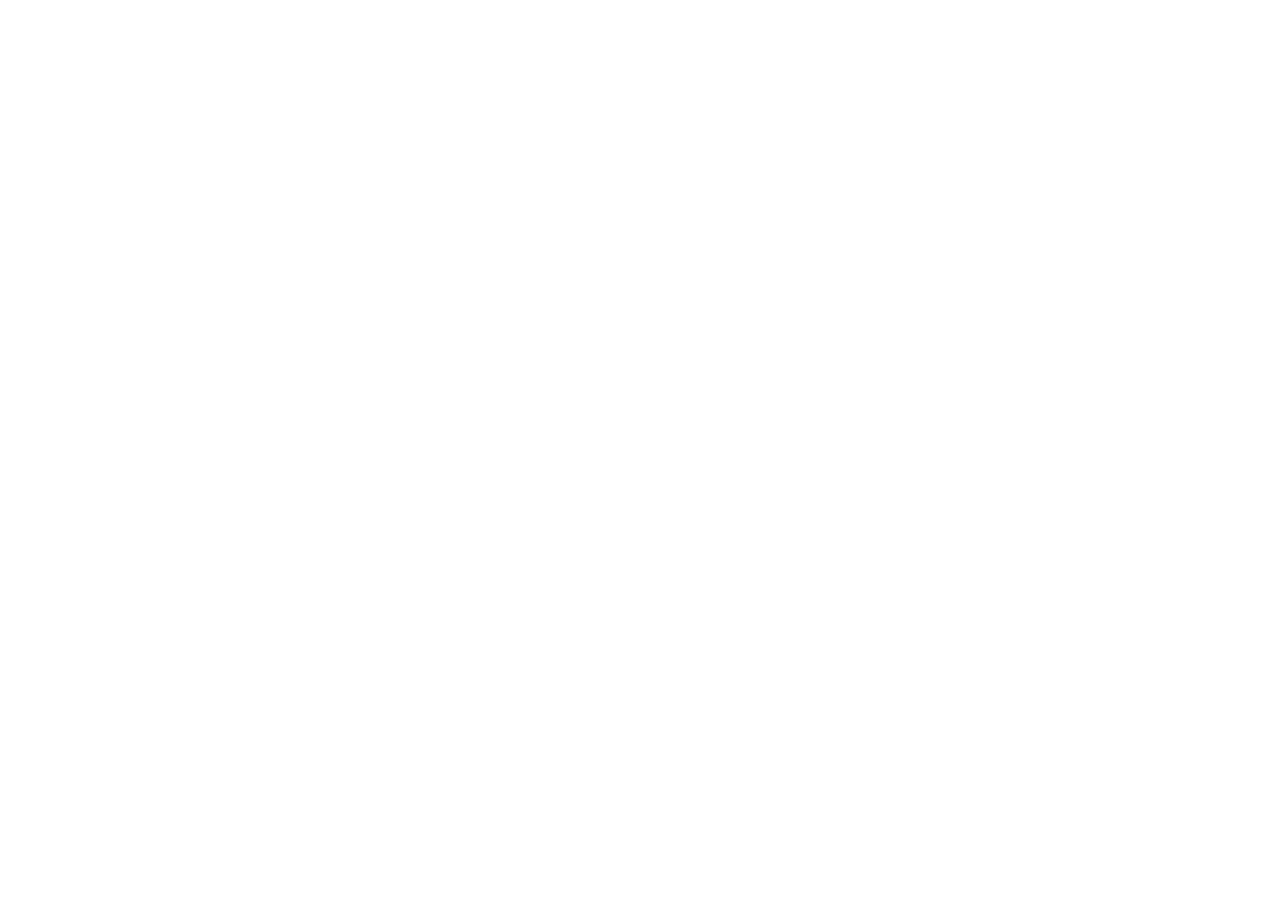
==== index.html @ cf34d974 "create index.html, style.css , README.md" ====
<!DOCTYPE html>
<html lang="ru">
<head>
    <meta charset="UTF-8">
    <meta name="viewport" content="width=device-width, initial-scale=1.0">
    <title>Document</title>
</head>
<body>
    
</body>
</html>
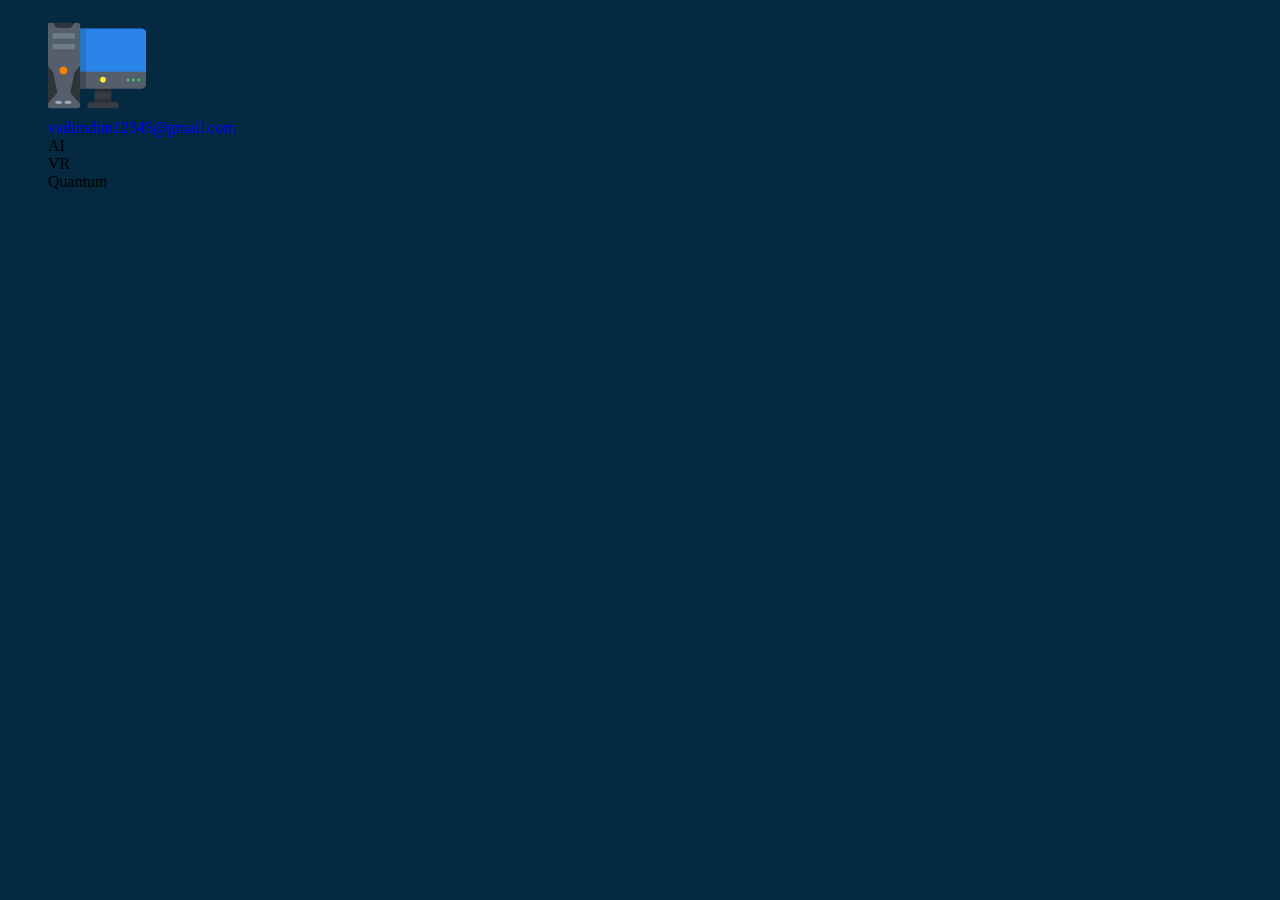
==== commit 3a859249: "add header" ====
--- a/index.html
+++ b/index.html
@@ -3,9 +3,29 @@
 <head>
     <meta charset="UTF-8">
     <meta name="viewport" content="width=device-width, initial-scale=1.0">
-    <title>Document</title>
+    <link rel="stylesheet" href="style.css">
+
+    <link rel="preconnect" href="https://fonts.googleapis.com">
+    <link rel="preconnect" href="https://fonts.gstatic.com" crossorigin>
+    <link href="https://fonts.googleapis.com/css2?family=Montserrat:wght@300;400;500;700&display=swap" rel="stylesheet">    
+    <title>Компьютеры и будущее</title>
 </head>
 <body>
-    
+    <header>
+        <ul>
+            <li><img src="img/image 1.png" alt="logo"></li>
+            <li><a href="mailto:vadimdim@gmail.com">vadimdim12345@gmail.com</a></li>
+            <li>AI</li>
+            <li>VR</li>
+            <li>Quantum</li>
+        </ul>
+        
+    </header>
+    <main>
+        
+    </main>
+    <footer>
+
+    </footer>
 </body>
 </html>--- a/style.css
+++ b/style.css
@@ -0,0 +1,24 @@
+body{
+    background-color: #042940; 
+}
+main{
+    
+    background-color: #042940; 
+    width: 1280px;
+
+    margin: 0 auto;
+}
+a{
+    text-decoration: none;
+    color: ;
+}
+p{
+    color: #D6D58E;
+}
+
+ul{
+    list-style-type: none;
+}
+li{
+    
+}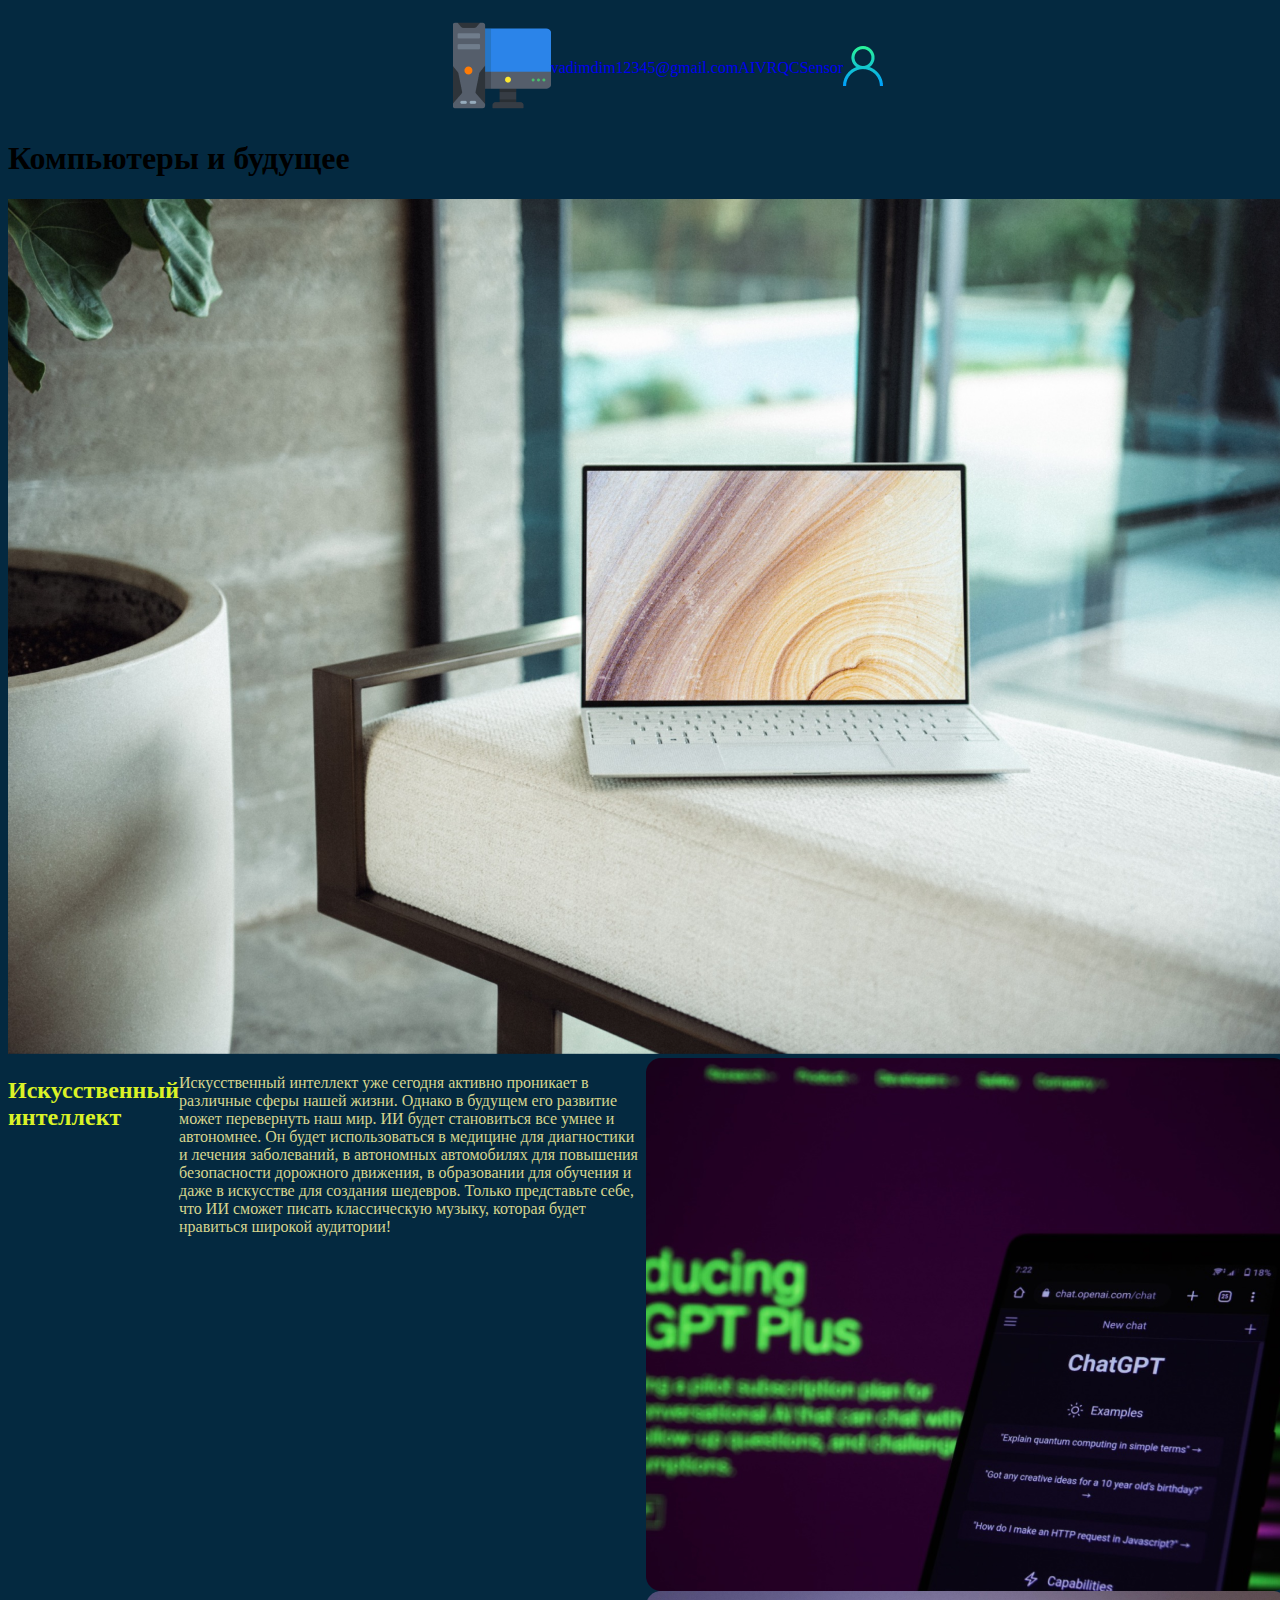
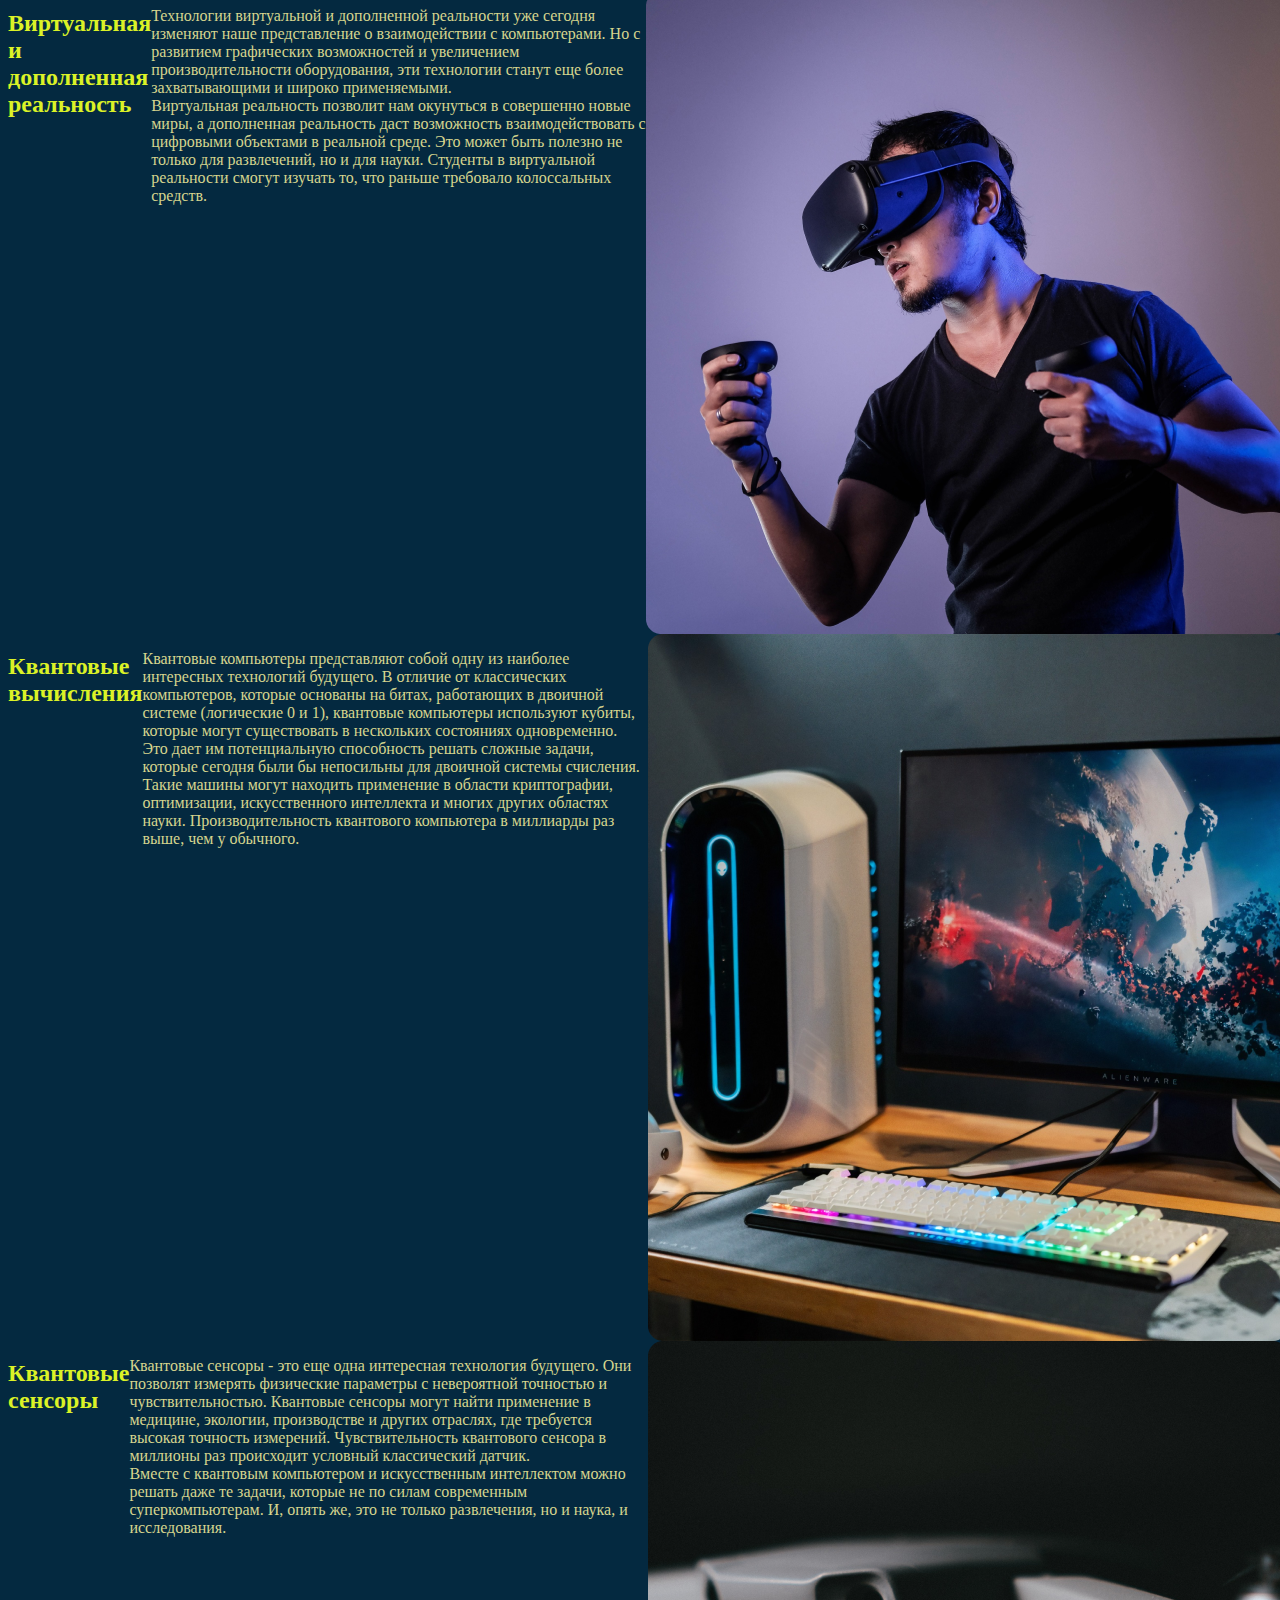
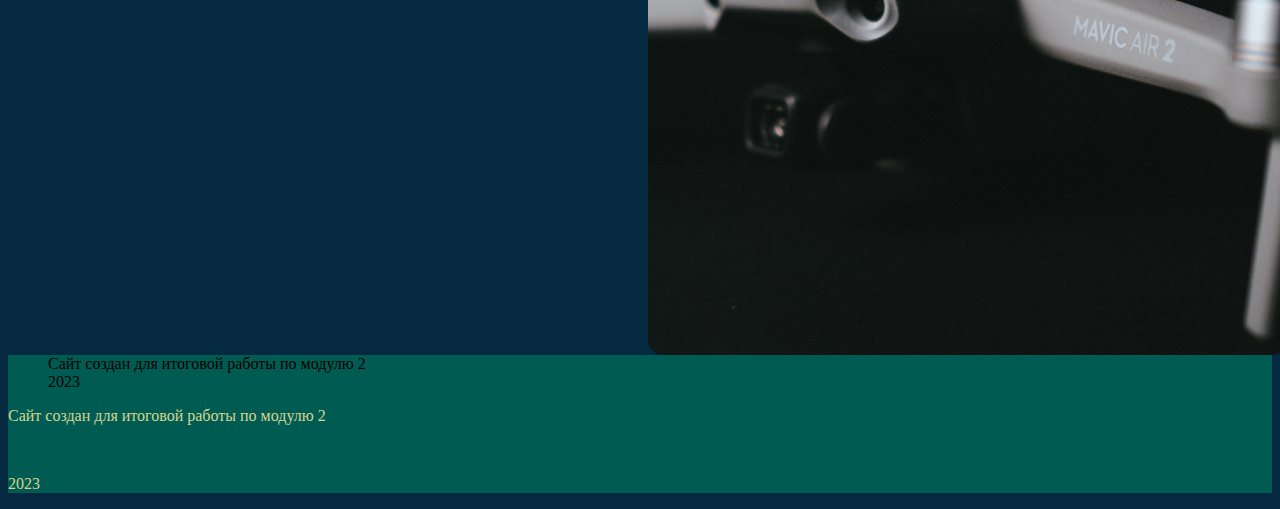
==== commit e581d6c4: "completion index.html" ====
--- a/index.html
+++ b/index.html
@@ -12,19 +12,63 @@
 </head>
 <body>
     <header>
-        <ul>
-            <li><img src="img/image 1.png" alt="logo"></li>
-            <li><a href="mailto:vadimdim@gmail.com">vadimdim12345@gmail.com</a></li>
-            <li>AI</li>
-            <li>VR</li>
-            <li>Quantum</li>
-        </ul>
-        
+        <nav>
+            <ul>
+                <li><img src="img/image 1.png" alt="logo"></li>
+                <li><a href="mailto:vadimdim@gmail.com">vadimdim12345@gmail.com</a></li>
+                <li><a href="#AI">AI</a></li>
+                <li><a href="#VR">VR</a></li>
+                <li><a href="#QC">QC</a></li>
+                <li><a href="#Sensor">Sensor</a></li>
+                <li><a href=""><img src="img/image 2.png" alt=""></a></li>
+            </ul>
+        </nav>
     </header>
     <main>
-        
+        <h1>Компьютеры и будущее</h1>
+        <img src="img/unsplash_2L-0vnCnzcU.png" alt="" width="1280px">
+      
+           <div id="AI">
+                <h2>Искусственный интеллект</h2>
+                <p>Искусственный интеллект уже сегодня активно проникает в различные сферы нашей жизни. Однако в будущем его развитие может перевернуть наш мир.
+                        ИИ будет становиться все умнее и автономнее. Он будет использоваться в медицине для диагностики и лечения заболеваний, в автономных автомобилях для повышения безопасности дорожного движения, в образовании для обучения и даже в искусстве для создания шедевров. Только представьте себе, что ИИ сможет писать классическую музыку, которая будет нравиться широкой аудитории!
+                        
+                </p>
+                <img src="img/unsplash_wL62EXeO0P8.png" alt="AI">
+            </div>
+            <div id="VR">
+                <h2>Виртуальная и дополненная реальность</h2>
+                <p>Технологии виртуальной и дополненной реальности уже сегодня изменяют наше представление о взаимодействии с компьютерами. Но с развитием графических возможностей и увеличением производительности оборудования, эти технологии станут еще более захватывающими и широко применяемыми.
+                     <br>
+                Виртуальная реальность позволит нам окунуться в совершенно новые миры, а дополненная реальность даст возможность взаимодействовать с цифровыми объектами в реальной среде. Это может быть полезно не только для развлечений, но и для науки. Студенты в виртуальной реальности смогут изучать то, что раньше требовало колоссальных средств.  
+                </p>
+                <img src="img/unsplash_HI6gy-p-WBI.png" alt="AI">
+            </div>
+            <div id="QC">
+                <h2>Квантовые вычисления</h2>
+                <p>Квантовые компьютеры представляют собой одну из наиболее интересных технологий будущего. В отличие от классических компьютеров, которые основаны на битах, работающих в двоичной системе (логические 0 и 1), квантовые компьютеры используют кубиты, которые могут существовать в нескольких состояниях одновременно.
+                    <br>
+                     Это дает им потенциальную способность решать сложные задачи, которые сегодня были бы непосильны для двоичной системы счисления. Такие машины могут находить применение в области криптографии, оптимизации, искусственного интеллекта и многих других областях науки. Производительность квантового компьютера в миллиарды раз выше, чем у обычного.  
+                </p>
+                <img src="img/unsplash_Hpaq-kBcYHk.png" alt="AI">
+            </div>
+            <div id="Sensor">
+                <h2>Квантовые сенсоры</h2>
+                <p>Квантовые сенсоры - это еще одна интересная технология будущего. Они позволят измерять физические параметры с невероятной точностью и чувствительностью. Квантовые сенсоры могут найти применение в медицине, экологии, производстве и других отраслях, где требуется высокая точность измерений. Чувствительность квантового сенсора в миллионы раз происходит условный классический датчик.
+                    <br>
+                    Вместе с квантовым компьютером и искусственным интеллектом можно решать даже те задачи, которые не по силам современным суперкомпьютерам. И, опять же, это не только развлечения, но и наука, и исследования.
+                </p>
+                <img src="img/unsplash_HMiupO3NFWA.png" alt="AI">
+            </div>
     </main>
     <footer>
+        <ul>
+            <li>Сайт создан для итоговой работы по модулю 2 </li>
+            
+            <li>2023</li>
+        </ul>
+        <p>Сайт создан для итоговой работы по модулю 2 </p><br>
+        <p>2023</p>
 
     </footer>
 </body>
--- a/style.css
+++ b/style.css
@@ -1,16 +1,32 @@
 body{
     background-color: #042940; 
+   
 }
 main{
     
     background-color: #042940; 
     width: 1280px;
+    margin: 0 auto;
+}
+header{
+    width: 1280px;
+    
+}
+header ul{
+    display: flex;
+    align-items: center;
+    justify-content: center;
+    
+}
 
-    margin: 0 auto;
+
+
+h2{
+    color: #DBF227;
 }
 a{
     text-decoration: none;
-    color: ;
+   
 }
 p{
     color: #D6D58E;
@@ -19,6 +35,19 @@
 ul{
     list-style-type: none;
 }
-li{
+div{
+    display: flex;
+}
+footer{
+  
+    background-color: #005C53;
     
+    /* justify-content: center; */
+     margin: 0 auto;  
+}
+footer > ul{
+    margin: 0 auto;
+}
+footer > li{
+    margin: 0 auto;
 }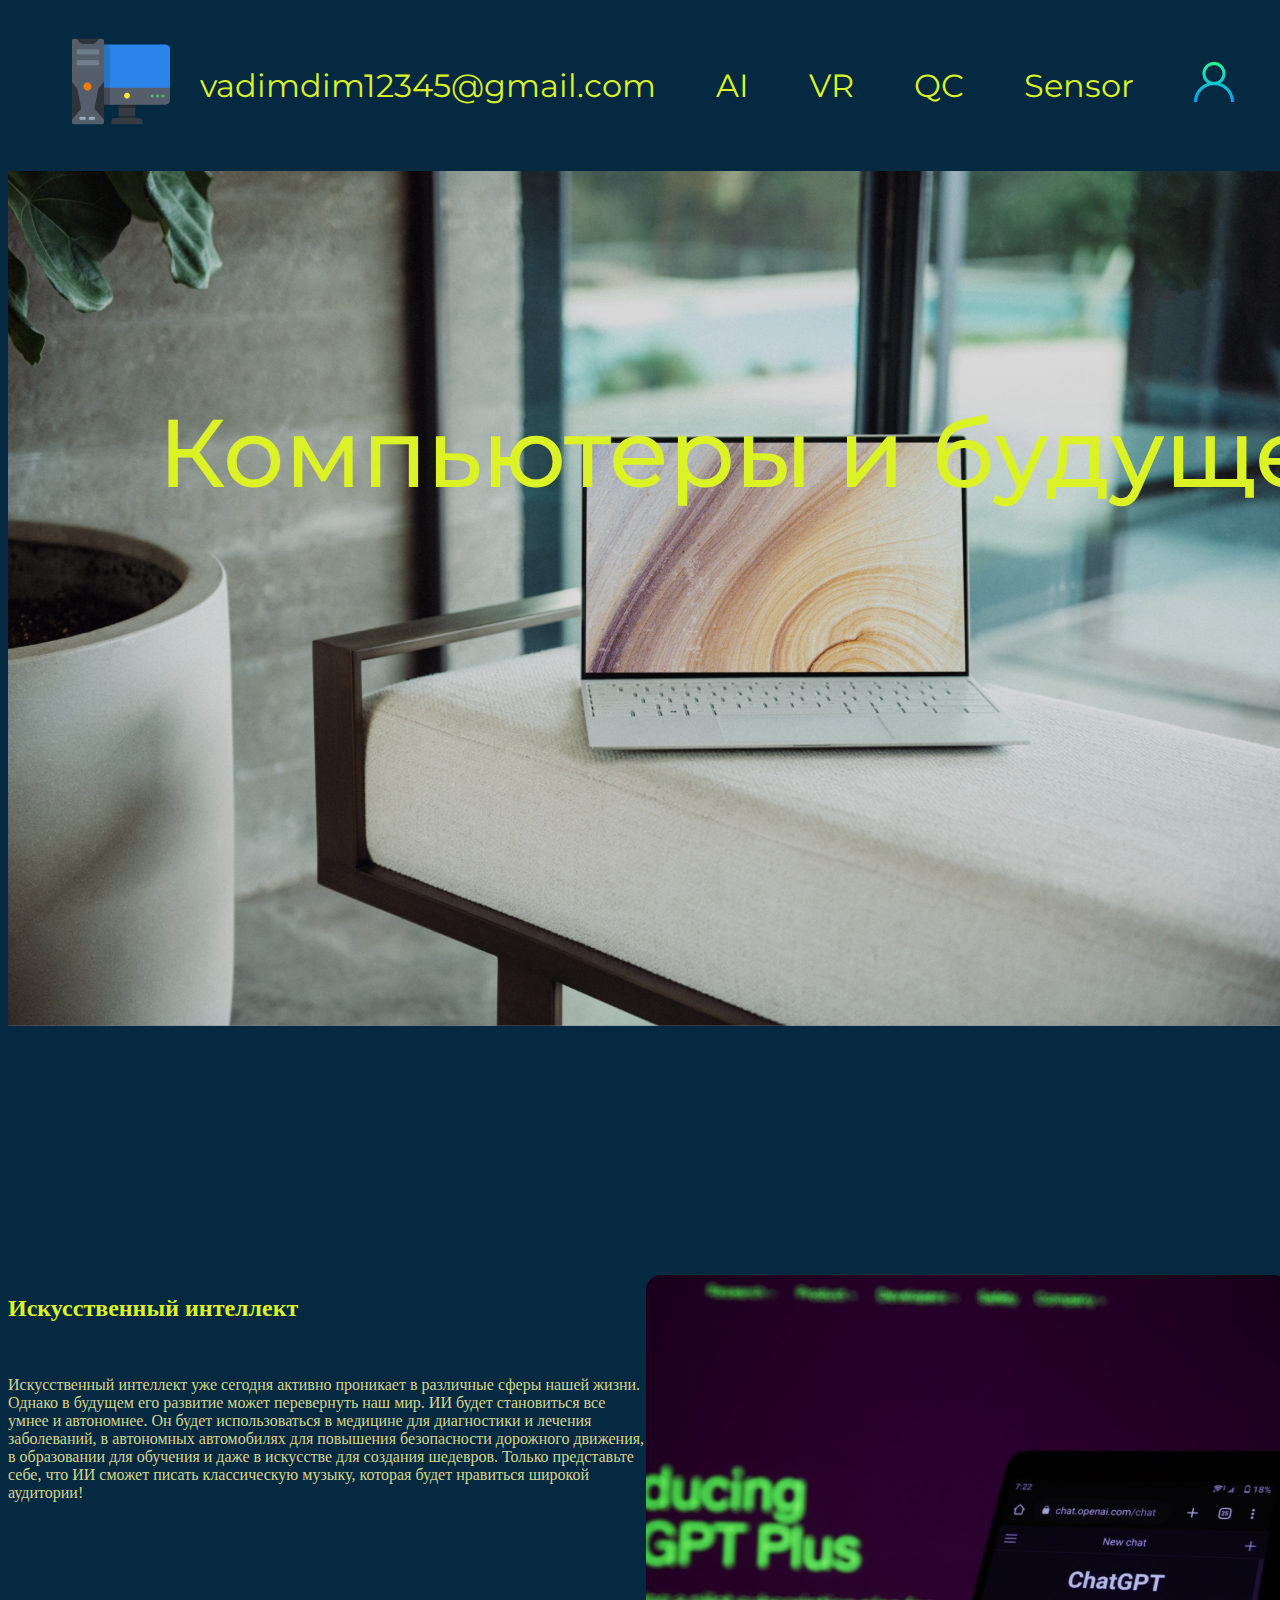
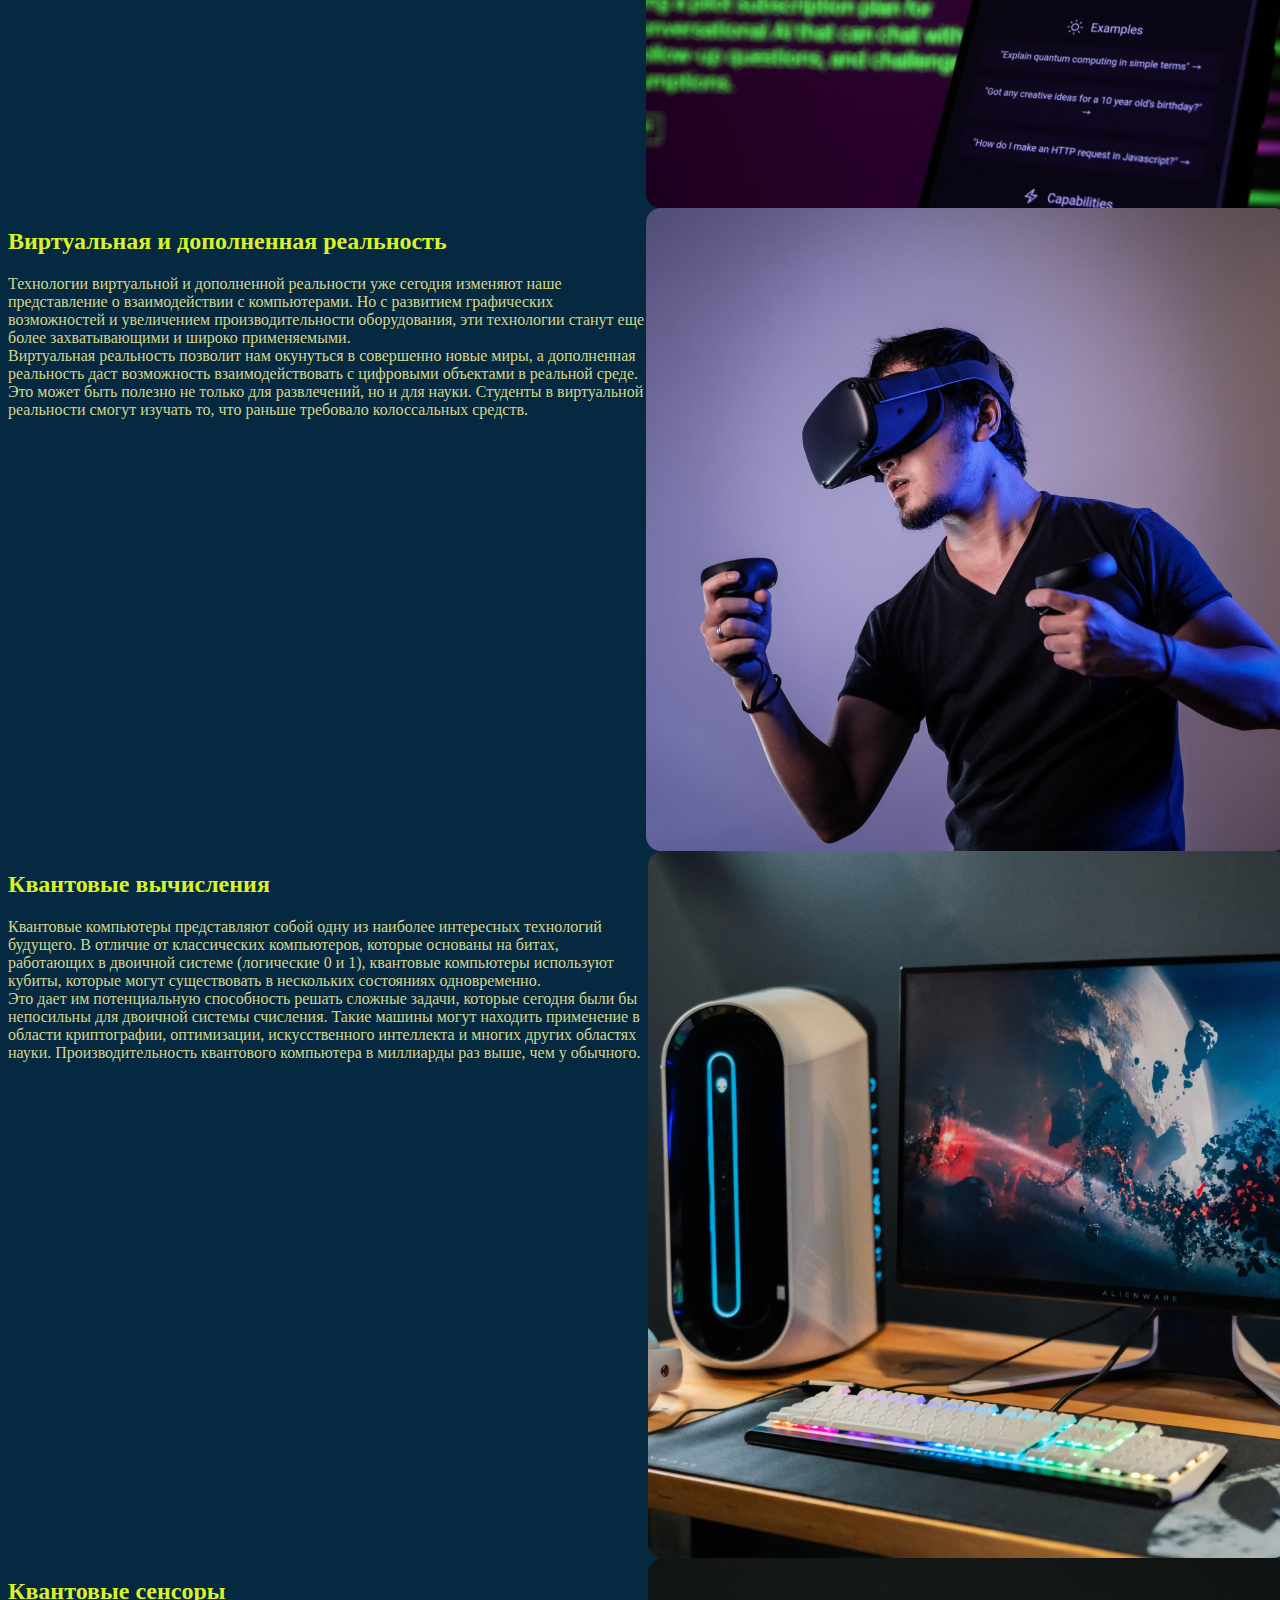
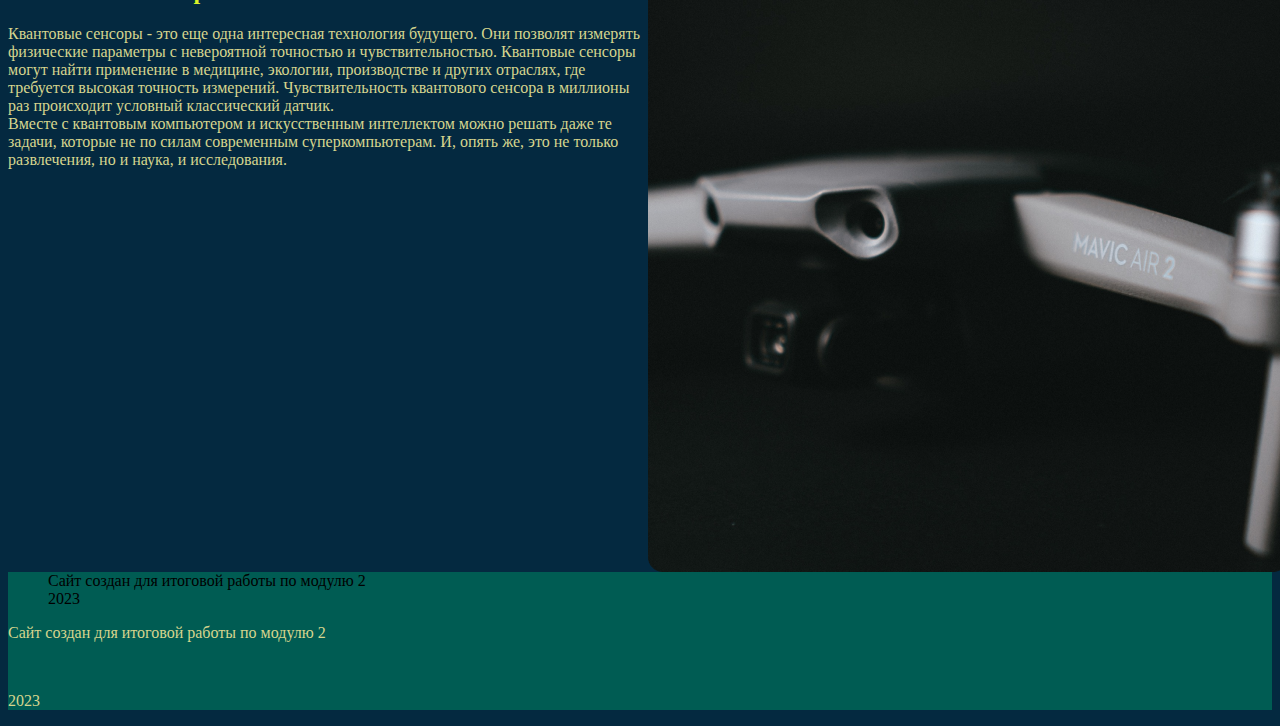
==== commit ea483b6e: "add .text, .image" ====
--- a/index.html
+++ b/index.html
@@ -14,7 +14,7 @@
     <header>
         <nav>
             <ul>
-                <li><img src="img/image 1.png" alt="logo"></li>
+                <li><img src="img/image 1.png" alt="logo" width="98px"></li>
                 <li><a href="mailto:vadimdim@gmail.com">vadimdim12345@gmail.com</a></li>
                 <li><a href="#AI">AI</a></li>
                 <li><a href="#VR">VR</a></li>
@@ -25,40 +25,59 @@
         </nav>
     </header>
     <main>
-        <h1>Компьютеры и будущее</h1>
+        
         <img src="img/unsplash_2L-0vnCnzcU.png" alt="" width="1280px">
-      
+         <h1>Компьютеры и будущее</h1>
            <div id="AI">
-                <h2>Искусственный интеллект</h2>
-                <p>Искусственный интеллект уже сегодня активно проникает в различные сферы нашей жизни. Однако в будущем его развитие может перевернуть наш мир.
-                        ИИ будет становиться все умнее и автономнее. Он будет использоваться в медицине для диагностики и лечения заболеваний, в автономных автомобилях для повышения безопасности дорожного движения, в образовании для обучения и даже в искусстве для создания шедевров. Только представьте себе, что ИИ сможет писать классическую музыку, которая будет нравиться широкой аудитории!
-                        
-                </p>
-                <img src="img/unsplash_wL62EXeO0P8.png" alt="AI">
+                <div class="text">
+                    <h2>Искусственный интеллект</h2><br>
+                    <p>Искусственный интеллект уже сегодня активно проникает в различные сферы нашей жизни. Однако в будущем его развитие может перевернуть наш мир.
+                        ИИ будет становиться все умнее и автономнее. Он будет использоваться в медицине для диагностики и лечения заболеваний, в автономных автомобилях для повышения безопасности дорожного движения, в образовании для обучения и даже в искусстве для создания шедевров. Только представьте себе, что ИИ сможет писать классическую музыку, которая будет нравиться широкой аудитории! 
+                    </p>
+                </div>
+                <div class="image">
+                    <img src="img/unsplash_wL62EXeO0P8.png" alt="AI">
+                </div>
+                
             </div>
             <div id="VR">
-                <h2>Виртуальная и дополненная реальность</h2>
-                <p>Технологии виртуальной и дополненной реальности уже сегодня изменяют наше представление о взаимодействии с компьютерами. Но с развитием графических возможностей и увеличением производительности оборудования, эти технологии станут еще более захватывающими и широко применяемыми.
-                     <br>
-                Виртуальная реальность позволит нам окунуться в совершенно новые миры, а дополненная реальность даст возможность взаимодействовать с цифровыми объектами в реальной среде. Это может быть полезно не только для развлечений, но и для науки. Студенты в виртуальной реальности смогут изучать то, что раньше требовало колоссальных средств.  
-                </p>
-                <img src="img/unsplash_HI6gy-p-WBI.png" alt="AI">
+                <div class="text">  
+                    <h2>Виртуальная и дополненная реальность</h2>
+                    <p>Технологии виртуальной и дополненной реальности уже сегодня изменяют наше представление о взаимодействии с компьютерами. Но с развитием графических возможностей и увеличением производительности оборудования, эти технологии станут еще более захватывающими и широко применяемыми.
+                        <br>
+                    Виртуальная реальность позволит нам окунуться в совершенно новые миры, а дополненная реальность даст возможность взаимодействовать с цифровыми объектами в реальной среде. Это может быть полезно не только для развлечений, но и для науки. Студенты в виртуальной реальности смогут изучать то, что раньше требовало колоссальных средств.  
+                    </p>
+                </div> 
+                <div class="image">
+                    <img src="img/unsplash_HI6gy-p-WBI.png" alt="AI">
+                </div>
+                
             </div>
             <div id="QC">
-                <h2>Квантовые вычисления</h2>
+                <div class="text">
+                    <h2>Квантовые вычисления</h2>
                 <p>Квантовые компьютеры представляют собой одну из наиболее интересных технологий будущего. В отличие от классических компьютеров, которые основаны на битах, работающих в двоичной системе (логические 0 и 1), квантовые компьютеры используют кубиты, которые могут существовать в нескольких состояниях одновременно.
                     <br>
                      Это дает им потенциальную способность решать сложные задачи, которые сегодня были бы непосильны для двоичной системы счисления. Такие машины могут находить применение в области криптографии, оптимизации, искусственного интеллекта и многих других областях науки. Производительность квантового компьютера в миллиарды раз выше, чем у обычного.  
                 </p>
-                <img src="img/unsplash_Hpaq-kBcYHk.png" alt="AI">
+                </div>
+                <div class="image">
+                    <img src="img/unsplash_Hpaq-kBcYHk.png" alt="AI">
+                </div>
+                
             </div>
             <div id="Sensor">
-                <h2>Квантовые сенсоры</h2>
+                <div class="text">
+                    <h2>Квантовые сенсоры</h2>
                 <p>Квантовые сенсоры - это еще одна интересная технология будущего. Они позволят измерять физические параметры с невероятной точностью и чувствительностью. Квантовые сенсоры могут найти применение в медицине, экологии, производстве и других отраслях, где требуется высокая точность измерений. Чувствительность квантового сенсора в миллионы раз происходит условный классический датчик.
                     <br>
                     Вместе с квантовым компьютером и искусственным интеллектом можно решать даже те задачи, которые не по силам современным суперкомпьютерам. И, опять же, это не только развлечения, но и наука, и исследования.
                 </p>
-                <img src="img/unsplash_HMiupO3NFWA.png" alt="AI">
+                </div>
+                <div class="image">
+                    <img src="img/unsplash_HMiupO3NFWA.png" alt="AI">
+                </div>
+            
             </div>
     </main>
     <footer>
--- a/style.css
+++ b/style.css
@@ -10,19 +10,47 @@
 }
 header{
     width: 1280px;
+    margin: 0 auto;
     
 }
-header ul{
+
+nav ul{
     display: flex;
     align-items: center;
     justify-content: center;
-    
+    color: #DBF227;
+    font-family: 'Montserrat', sans-serif;
+    font-size: 32px;
+
+       
+}
+nav a{
+    color: #DBF227;
+    padding: 30px;
 }
 
+h1{
+    font-family: 'Montserrat', sans-serif;
+    font-weight: 500;
+    font-size: 96px;
+    color: #DBF227;
+
+    position: relative;
+    bottom:  700px;
+    left: 150px;
+
+}
 
 
 h2{
     color: #DBF227;
+}
+.text{
+    display: block;
+}
+.image{
+    
+
 }
 a{
     text-decoration: none;
@@ -39,15 +67,18 @@
     display: flex;
 }
 footer{
-  
+    
     background-color: #005C53;
+    display: block;
     
-    /* justify-content: center; */
-     margin: 0 auto;  
+   
+   
 }
 footer > ul{
+    max-width:  1280px;
     margin: 0 auto;
 }
 footer > li{
+    width: 1280px;
     margin: 0 auto;
 }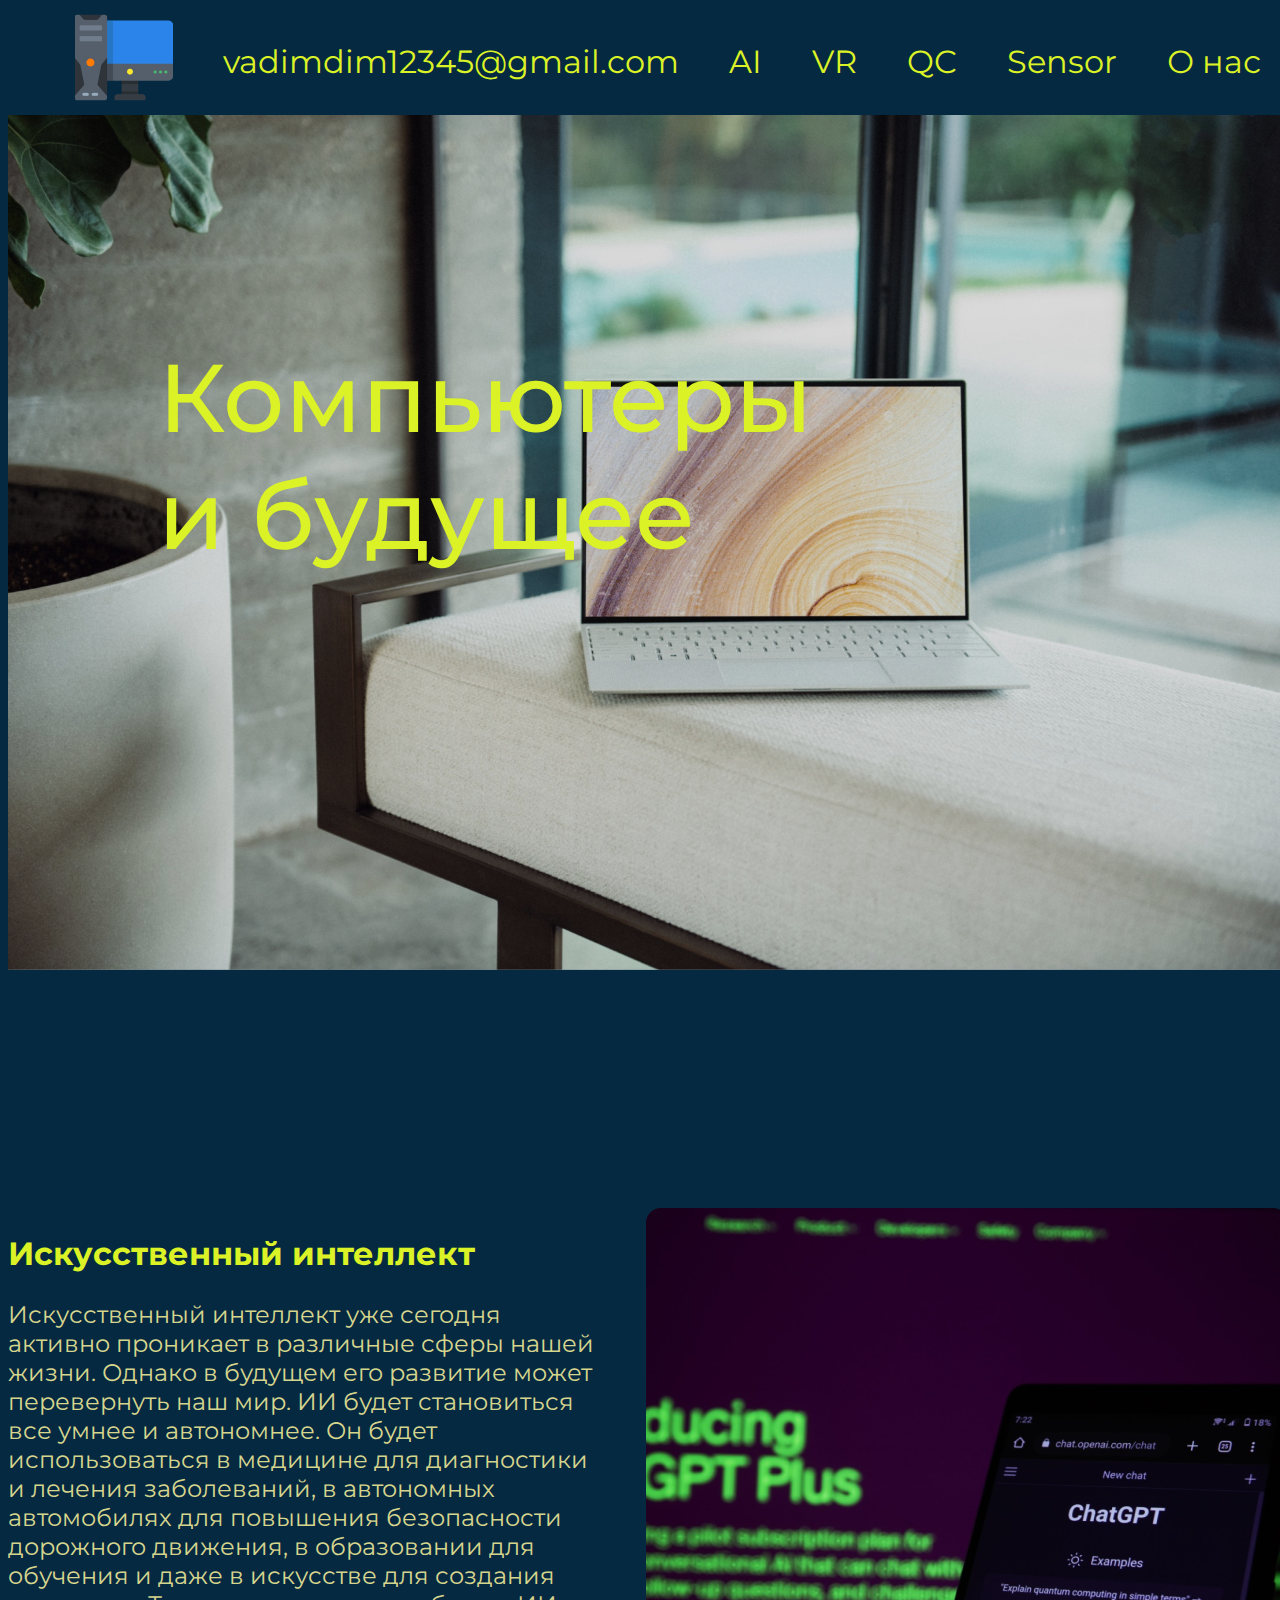
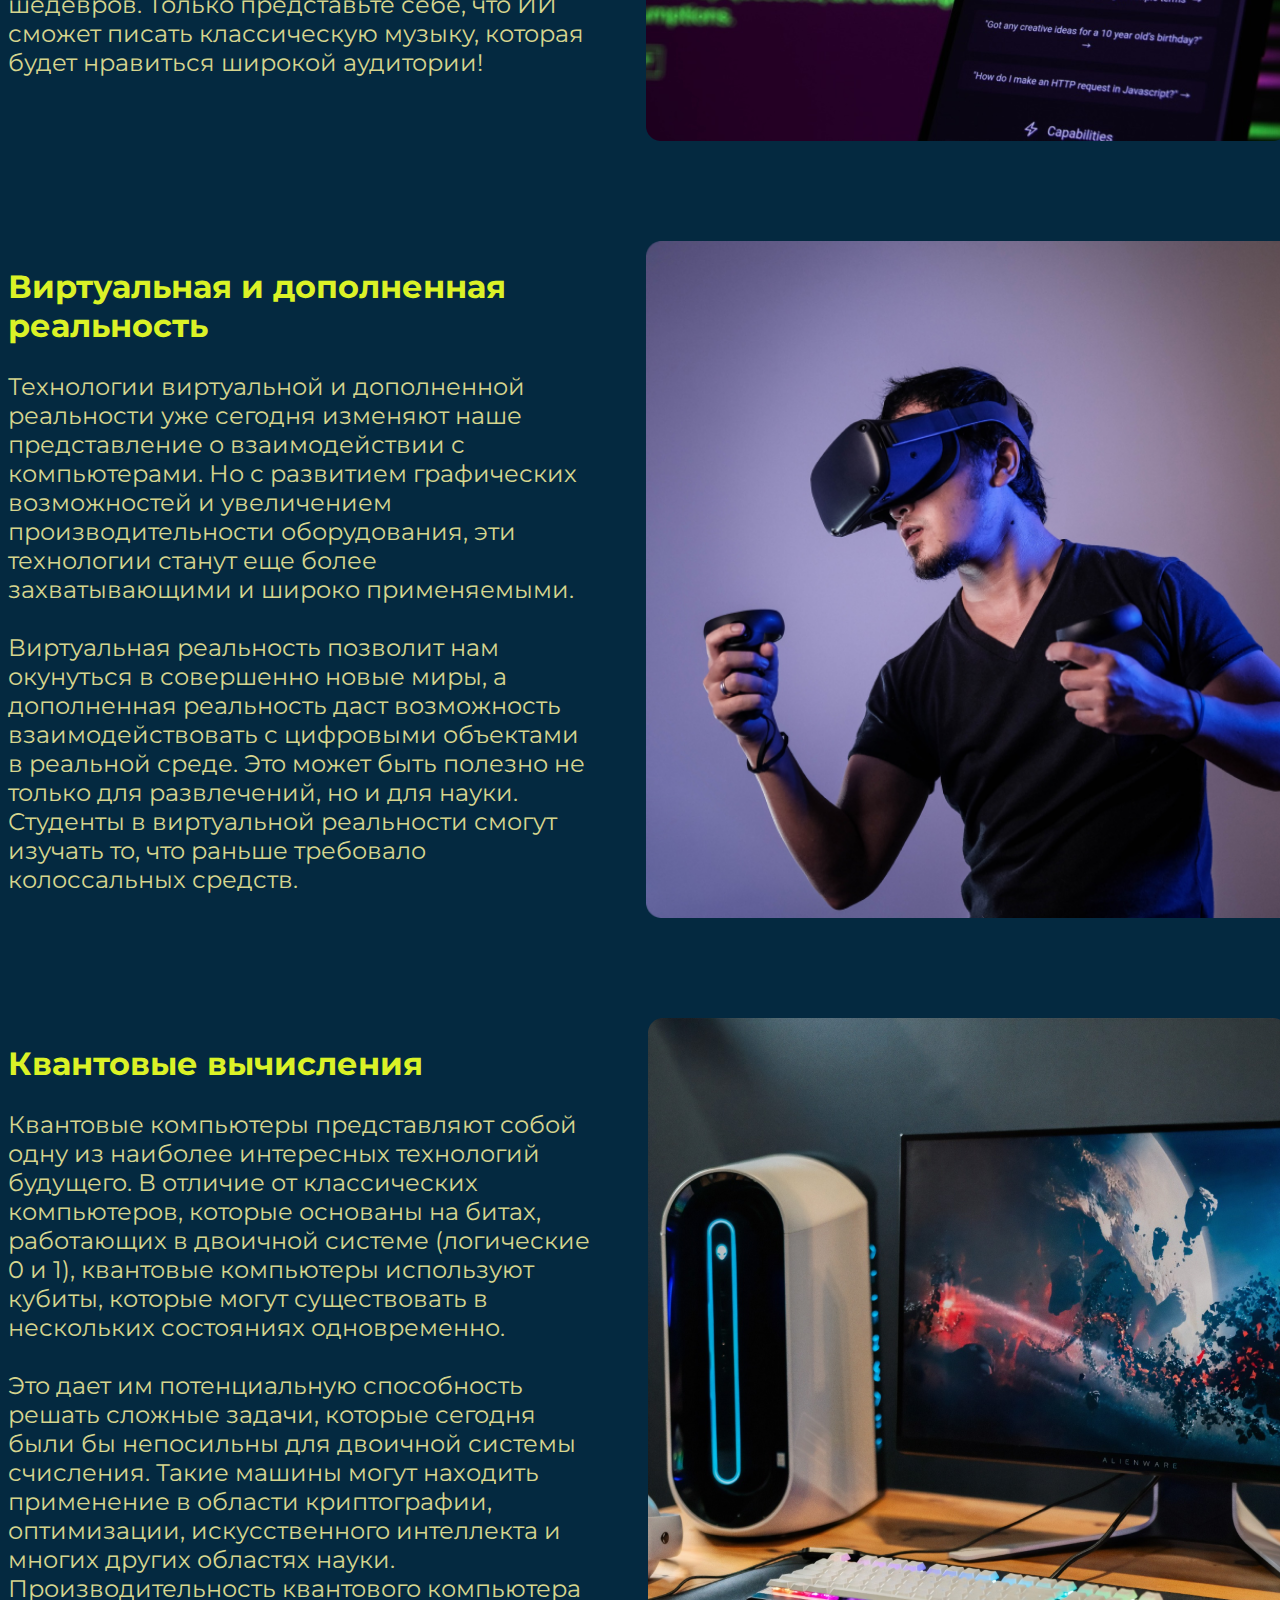
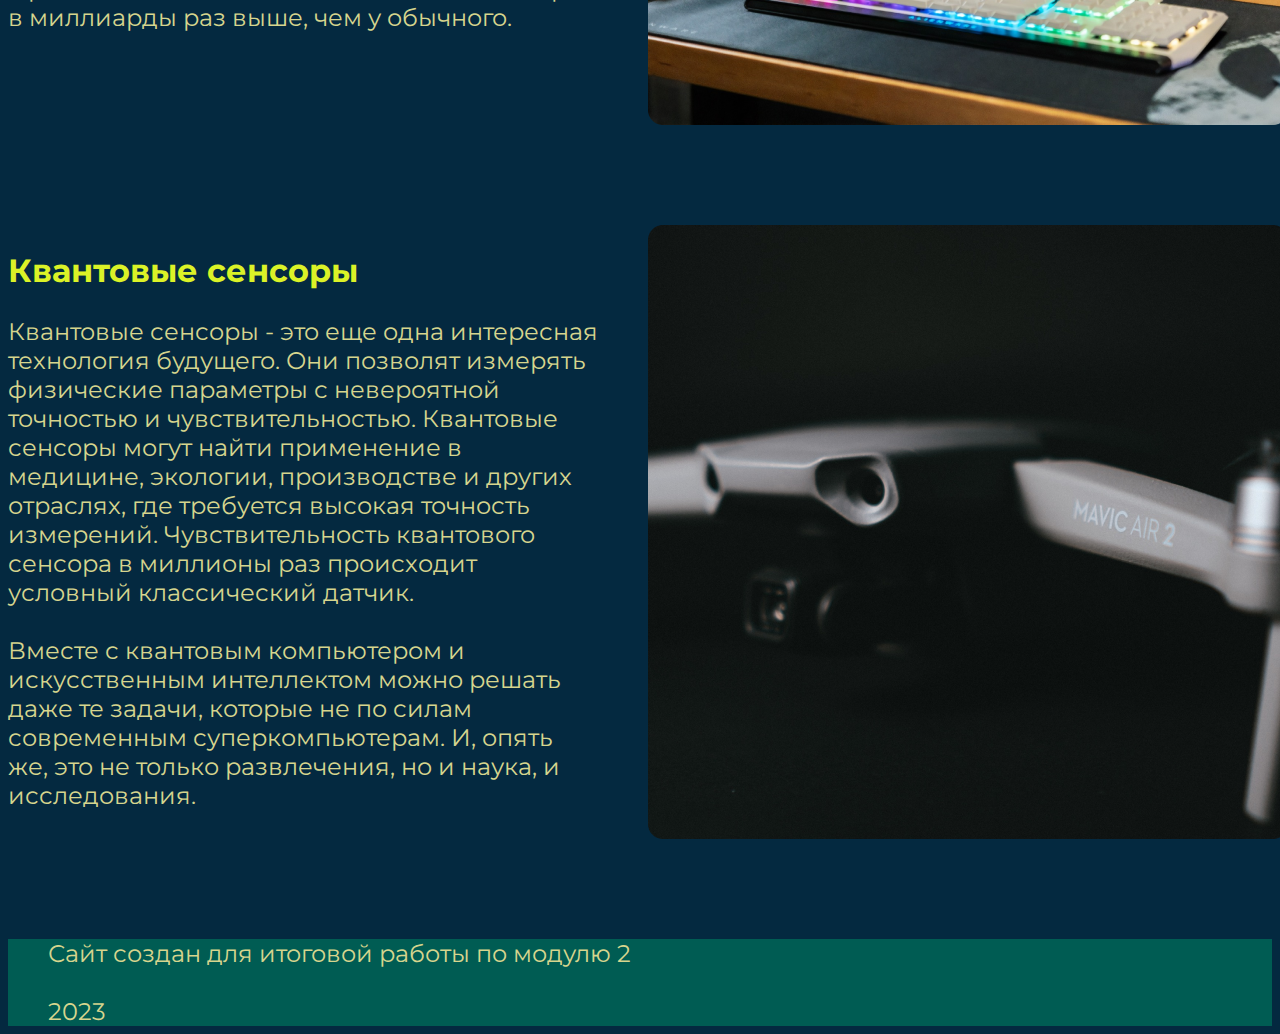
==== commit ea1fbf7e: "add media 1000px and 500px" ====
--- a/index.html
+++ b/index.html
@@ -14,23 +14,23 @@
     <header>
         <nav>
             <ul>
-                <li><img src="img/image 1.png" alt="logo" width="98px"></li>
+                <li><a href="index.html"><img src="img/image 1.png" alt="logo" width="98px"></a></li>
                 <li><a href="mailto:vadimdim@gmail.com">vadimdim12345@gmail.com</a></li>
                 <li><a href="#AI">AI</a></li>
                 <li><a href="#VR">VR</a></li>
                 <li><a href="#QC">QC</a></li>
                 <li><a href="#Sensor">Sensor</a></li>
-                <li><a href=""><img src="img/image 2.png" alt=""></a></li>
+                <li><a href="lk.html">О нас</a></li>
             </ul>
         </nav>
     </header>
     <main>
         
         <img src="img/unsplash_2L-0vnCnzcU.png" alt="" width="1280px">
-         <h1>Компьютеры и будущее</h1>
+         <h1>Компьютеры <br> и будущее</h1>
            <div id="AI">
                 <div class="text">
-                    <h2>Искусственный интеллект</h2><br>
+                    <h2>Искусственный интеллект</h2>
                     <p>Искусственный интеллект уже сегодня активно проникает в различные сферы нашей жизни. Однако в будущем его развитие может перевернуть наш мир.
                         ИИ будет становиться все умнее и автономнее. Он будет использоваться в медицине для диагностики и лечения заболеваний, в автономных автомобилях для повышения безопасности дорожного движения, в образовании для обучения и даже в искусстве для создания шедевров. Только представьте себе, что ИИ сможет писать классическую музыку, которая будет нравиться широкой аудитории! 
                     </p>
@@ -45,6 +45,7 @@
                     <h2>Виртуальная и дополненная реальность</h2>
                     <p>Технологии виртуальной и дополненной реальности уже сегодня изменяют наше представление о взаимодействии с компьютерами. Но с развитием графических возможностей и увеличением производительности оборудования, эти технологии станут еще более захватывающими и широко применяемыми.
                         <br>
+                        <br>
                     Виртуальная реальность позволит нам окунуться в совершенно новые миры, а дополненная реальность даст возможность взаимодействовать с цифровыми объектами в реальной среде. Это может быть полезно не только для развлечений, но и для науки. Студенты в виртуальной реальности смогут изучать то, что раньше требовало колоссальных средств.  
                     </p>
                 </div> 
@@ -57,6 +58,7 @@
                 <div class="text">
                     <h2>Квантовые вычисления</h2>
                 <p>Квантовые компьютеры представляют собой одну из наиболее интересных технологий будущего. В отличие от классических компьютеров, которые основаны на битах, работающих в двоичной системе (логические 0 и 1), квантовые компьютеры используют кубиты, которые могут существовать в нескольких состояниях одновременно.
+                    <br>
                     <br>
                      Это дает им потенциальную способность решать сложные задачи, которые сегодня были бы непосильны для двоичной системы счисления. Такие машины могут находить применение в области криптографии, оптимизации, искусственного интеллекта и многих других областях науки. Производительность квантового компьютера в миллиарды раз выше, чем у обычного.  
                 </p>
@@ -71,24 +73,24 @@
                     <h2>Квантовые сенсоры</h2>
                 <p>Квантовые сенсоры - это еще одна интересная технология будущего. Они позволят измерять физические параметры с невероятной точностью и чувствительностью. Квантовые сенсоры могут найти применение в медицине, экологии, производстве и других отраслях, где требуется высокая точность измерений. Чувствительность квантового сенсора в миллионы раз происходит условный классический датчик.
                     <br>
+                    <br>
                     Вместе с квантовым компьютером и искусственным интеллектом можно решать даже те задачи, которые не по силам современным суперкомпьютерам. И, опять же, это не только развлечения, но и наука, и исследования.
                 </p>
                 </div>
                 <div class="image">
                     <img src="img/unsplash_HMiupO3NFWA.png" alt="AI">
                 </div>
+               
+            </div>
+           
             
-            </div>
     </main>
     <footer>
         <ul>
             <li>Сайт создан для итоговой работы по модулю 2 </li>
-            
+            <br>
             <li>2023</li>
         </ul>
-        <p>Сайт создан для итоговой работы по модулю 2 </p><br>
-        <p>2023</p>
-
     </footer>
 </body>
 </html>--- a/style.css
+++ b/style.css
@@ -7,6 +7,7 @@
     background-color: #042940; 
     width: 1280px;
     margin: 0 auto;
+    
 }
 header{
     width: 1280px;
@@ -21,12 +22,19 @@
     color: #DBF227;
     font-family: 'Montserrat', sans-serif;
     font-size: 32px;
+    margin: 0;
 
        
 }
 nav a{
     color: #DBF227;
-    padding: 30px;
+    padding: 25px;
+}
+nav a:hover{
+    color: aqua;
+}
+nav a:visited{
+    color: #DBF227;
 }
 
 h1{
@@ -36,22 +44,43 @@
     color: #DBF227;
 
     position: relative;
-    bottom:  700px;
+    bottom:  635px;
     left: 150px;
+    margin: 0;
+    padding: 0;
 
 }
 
 
 h2{
     color: #DBF227;
+    font-family: 'Montserrat', sans-serif;
+    font-weight: 700;
+    font-size: 32px ;
+}
+h2:hover{
+    color: hotpink;
 }
 .text{
     display: block;
-}
-.image{
-    
-
-}
+    padding-right: 50px;
+}
+.twitter-icon{
+    fill: lightblue;
+}
+
+.twitter-icon:hover{
+    fill: linear-gradient(to top left, powderblue, pink);
+}
+
+
+.text p{
+    color: #D6D58E;
+    font-family: 'Montserrat', sans-serif;
+    font-weight: 400;
+    font-size: 24px ;
+}
+
 a{
     text-decoration: none;
    
@@ -65,20 +94,202 @@
 }
 div{
     display: flex;
-}
+    /* padding-right: 25px; */
+    padding-bottom: 50px;
+    
+}
+
 footer{
-    
+  
     background-color: #005C53;
-    display: block;
-    
-   
-   
+    font-family: 'Montserrat', sans-serif;
+
 }
 footer > ul{
-    max-width:  1280px;
-    margin: 0 auto;
-}
-footer > li{
+    
+    margin: 0 auto;
+    color: #D6D58E;
+    font-size: 24px;
+    
+    
+}
+footer> li{
     width: 1280px;
     margin: 0 auto;
-}+    color: #D6D58E;
+    
+    
+}
+
+@media screen and (max-width: 1000px) {
+    main{
+    
+        background-color: #042940; 
+        max-width: 768px;
+        margin: 0 auto;
+        
+    }
+    header{
+        width: 768px;
+        margin: 0 auto;
+        
+    }
+    nav img{
+        width: 50px;
+    }
+    nav ul{
+        font-size: 16px;
+        margin: 0;
+    }
+    nav a{
+        color: #DBF227;
+        padding: 20px;
+    }
+    
+    nav a:visited{
+        color: #DBF227;
+    }
+    main img{
+        width: 100%;
+    }
+    h1{
+        font-family: 'Montserrat', sans-serif;
+        font-weight: 500;
+        font-size: 50px;
+        color: #DBF227;
+    
+        position: relative;
+        bottom:  350px;
+        left: 150px;
+        margin: 0;
+        padding: 0;
+    
+    }
+    
+    
+    h2{
+        color: #DBF227;
+        font-family: 'Montserrat', sans-serif;
+        font-weight: 700;
+        font-size: 28px ;
+    }
+    .text{
+        display: block;
+        padding-right: 50px;
+        flex-wrap: wrap;
+    }
+    .image{
+        width: 700px;
+    }
+    
+    
+    .text p{
+        color: #D6D58E;
+        font-family: 'Montserrat', sans-serif;
+        font-weight: 400;
+        font-size: 20px ;
+        flex-wrap: wrap;
+    }
+    
+    div{
+        display: flex;
+        /* padding-right: 25px; */
+        padding-bottom: 50px;
+        flex-wrap: wrap;
+        
+    }
+    footer > ul{
+    
+        margin: 0 auto;
+        color: #D6D58E;
+        font-size: 14px;
+      
+    }
+}
+@media screen and (max-width: 500px){
+    main{
+    
+        background-color: #042940; 
+        max-width: 350px;
+        margin: 0 auto;
+        
+    }
+    header{
+        width: 350px;
+        
+        margin: 0 auto;
+        
+    }
+    nav img{
+        width: 25px;
+    }
+    nav ul{
+        font-size: 10px;
+        margin: 0 ;
+    }
+    nav a{
+        color: #DBF227;
+        padding: 5px;
+    }
+    
+    nav a:visited{
+        color: #DBF227;
+    }
+    main img{
+        width: 100%;
+    }
+    h1{
+        font-family: 'Montserrat', sans-serif;
+        font-weight: 500;
+        font-size: 25px;
+        color: #DBF227;
+    
+        position: relative;
+        bottom:  160px;
+        left: 50px;
+        margin: 0;
+        padding: 0;
+    
+    }
+    
+    
+    h2{
+        color: #DBF227;
+        font-family: 'Montserrat', sans-serif;
+        font-weight: 700;
+        font-size: 20px ;
+    }
+    .text{
+        display: block;
+        padding-right: 50px;
+        flex-wrap: wrap;
+    }
+    .image{
+        width: 350px;
+    }
+    
+    
+    .text p{
+        color: #D6D58E;
+        font-family: 'Montserrat', sans-serif;
+        font-weight: 400;
+        font-size: 20px ;
+        flex-wrap: wrap;
+    }
+    
+    div{
+        display: flex;
+        /* padding-right: 25px; */
+        padding-bottom: 50px;
+        flex-wrap: wrap;
+        
+    }
+    footer > ul{
+    
+        margin: 0 auto;
+        color: #D6D58E;
+        font-size: 14px;
+      
+    }
+}
+
